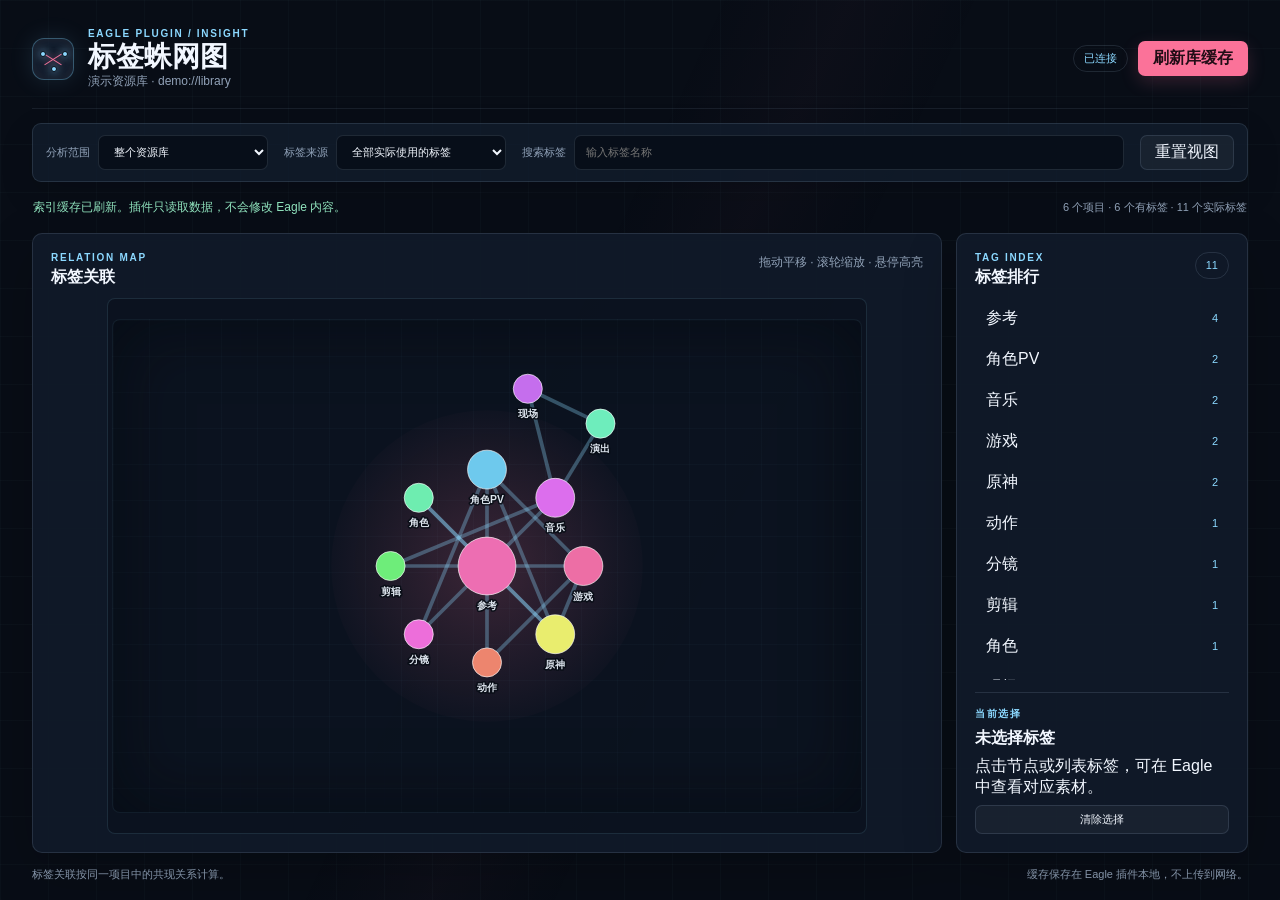
==== eagle_plugin_tag_graph/index.html @ 7294e71e "feat: release v1.4.3 Eagle tag repair" ====
<!DOCTYPE html>
<html lang="zh-CN">
<head>
  <meta charset="UTF-8">
  <meta name="viewport" content="width=device-width, initial-scale=1">
  <title>标签蛛网图</title>
  <link rel="stylesheet" href="styles.css">
</head>
<body>
  <main class="app-shell">
    <header class="topbar">
      <div>
        <div class="title-line">
          <span class="brand-mark" aria-hidden="true"><i></i><i></i><i></i></span>
          <div>
            <div class="eyebrow">EAGLE PLUGIN / INSIGHT</div>
            <h1>标签蛛网图</h1>
            <p id="libraryLine" class="subtle">正在连接当前 Eagle 资源库...</p>
          </div>
        </div>
      </div>
      <div class="top-actions">
        <span id="cacheBadge" class="status-badge"><b></b>准备中</span>
        <button id="refreshButton" class="button primary" type="button">刷新库缓存</button>
      </div>
    </header>
    <section class="toolbar" aria-label="分析设置">
      <label><span>分析范围</span><select id="scopeSelect"><option value="all">整个资源库</option><option value="folder">当前文件夹</option><option value="selected">当前选中项目</option></select></label>
      <label><span>标签来源</span><select id="groupSelect"><option value="all">全部实际使用的标签</option></select></label>
      <label class="search-label"><span>搜索标签</span><input id="tagSearch" type="search" placeholder="输入标签名称"></label>
      <button id="resetViewButton" class="button ghost" type="button">重置视图</button>
    </section>
    <section class="notice-row">
      <div id="message" class="message">插件只读取 Eagle 数据，不会修改项目、标签或文件夹。</div>
      <div id="statsLine" class="stats-line">尚未载入</div>
    </section>
    <section class="content-grid">
      <div class="graph-panel">
        <div class="panel-heading"><div><div class="eyebrow">RELATION MAP</div><h2>标签关联</h2></div><div class="graph-hint">拖动平移 · 滚轮缩放 · 悬停高亮</div></div>
        <div id="graphHost" class="graph-host"><div class="loading">正在准备图形...</div></div>
      </div>
      <aside class="side-panel">
        <div class="panel-heading"><div><div class="eyebrow">TAG INDEX</div><h2>标签排行</h2></div><span id="tagCount" class="count-pill">0</span></div>
        <div id="tagList" class="tag-list"><div class="empty">载入后显示实际使用中的标签。</div></div>
        <div class="selection-box"><div class="eyebrow">当前选择</div><strong id="selectionTitle">未选择标签</strong><span id="selectionDetail">点击节点或列表标签，可在 Eagle 中查看对应素材。</span><button id="clearSelectionButton" class="button ghost small" type="button">清除选择</button></div>
        <section id="resultSection" class="result-section hidden">
          <div class="result-heading">
            <div><div class="eyebrow">MATCHED ITEMS</div><strong>对应视频</strong></div>
            <span id="resultCount" class="count-pill">0</span>
          </div>
          <div id="resultList" class="result-list"></div>
        </section>
      </aside>
    </section>
    <footer class="footer"><span id="footerStatus">标签关联按同一项目中的共现关系计算。</span><span>缓存保存在 Eagle 插件本地，不上传到网络。</span></footer>
  </main>
  <script src="js/plugin.js"></script>
  <script src="js/app.js"></script>
</body>
</html>
---- eagle_plugin_tag_graph/styles.css ----
:root {
  color-scheme: dark;
  --bg: #080d16;
  --panel: rgba(16, 26, 41, .94);
  --panel-strong: rgba(19, 31, 49, .98);
  --field: rgba(7, 13, 23, .82);
  --line: rgba(170, 193, 220, .15);
  --line-strong: rgba(139, 216, 255, .34);
  --text: #f2f7ff;
  --muted: #91a2b8;
  --pink: #fb7299;
  --pink-soft: rgba(251, 114, 153, .16);
  --cyan: #8bd8ff;
  --green: #91e5bf;
  font-family: "Segoe UI", "Microsoft YaHei", sans-serif;
}

* { box-sizing: border-box; }
html, body { width: 100%; height: 100%; margin: 0; overflow: hidden; }
body {
  color: var(--text);
  background-color: var(--bg);
  background-image:
    linear-gradient(rgba(139, 216, 255, .025) 1px, transparent 1px),
    linear-gradient(90deg, rgba(139, 216, 255, .025) 1px, transparent 1px);
  background-size: 48px 48px;
}
body::before {
  position: fixed;
  inset: 0;
  pointer-events: none;
  content: "";
  background: linear-gradient(115deg, transparent 0 42%, rgba(251, 114, 153, .025) 50%, transparent 58% 100%);
  animation: ambient-sweep 16s ease-in-out infinite alternate;
}
button, input, select { font: inherit; }
button { color: inherit; }

.app-shell {
  position: relative;
  z-index: 1;
  display: flex;
  flex-direction: column;
  height: 100%;
  min-width: 860px;
  padding: 26px 32px 18px;
  gap: 14px;
}
.topbar, .toolbar, .notice-row, .panel-heading, .footer {
  display: flex;
  align-items: center;
  justify-content: space-between;
  gap: 16px;
}
.topbar {
  flex: 0 0 auto;
  padding: 2px 0 18px;
  border-bottom: 1px solid rgba(170, 193, 220, .1);
  animation: rise-in .52s both cubic-bezier(.2, .8, .2, 1);
}
.title-line { display: flex; align-items: center; gap: 14px; min-width: 0; }
.brand-mark {
  position: relative;
  display: block;
  width: 42px;
  height: 42px;
  flex: 0 0 auto;
  border: 1px solid rgba(139, 216, 255, .32);
  border-radius: 12px;
  background: rgba(20, 41, 60, .58);
  box-shadow: 0 0 24px rgba(139, 216, 255, .12), inset 0 0 18px rgba(251, 114, 153, .08);
}
.brand-mark::before, .brand-mark::after {
  position: absolute;
  content: "";
  background: var(--pink);
  box-shadow: 0 0 9px rgba(251, 114, 153, .8);
}
.brand-mark::before { width: 20px; height: 1px; left: 10px; top: 20px; transform: rotate(32deg); }
.brand-mark::after { width: 20px; height: 1px; left: 10px; top: 20px; transform: rotate(-32deg); }
.brand-mark i {
  position: absolute;
  z-index: 1;
  width: 6px;
  height: 6px;
  border: 1px solid var(--bg);
  border-radius: 50%;
  background: var(--cyan);
  box-shadow: 0 0 8px rgba(139, 216, 255, .75);
}
.brand-mark i:nth-child(1) { left: 7px; top: 12px; }
.brand-mark i:nth-child(2) { left: 29px; top: 12px; }
.brand-mark i:nth-child(3) { left: 18px; top: 27px; }
.eyebrow { color: var(--cyan); font-size: 10px; font-weight: 700; letter-spacing: 1.7px; text-transform: uppercase; }
h1, h2, p { margin: 0; }
h1 { margin-top: 3px; font-size: 28px; line-height: 1.1; letter-spacing: 0; }
h2 { margin-top: 4px; font-size: 16px; line-height: 1.2; letter-spacing: 0; }
.subtle, .graph-hint, .footer, .selection-detail { color: var(--muted); font-size: 12px; }
.subtle { max-width: min(60vw, 620px); overflow: hidden; text-overflow: ellipsis; white-space: nowrap; }
.top-actions { display: flex; align-items: center; gap: 10px; }
.status-badge, .count-pill {
  display: inline-flex;
  align-items: center;
  justify-content: center;
  min-height: 27px;
  padding: 0 10px;
  border: 1px solid var(--line);
  border-radius: 999px;
  color: var(--cyan);
  font-size: 11px;
  white-space: nowrap;
}
.status-badge b {
  width: 6px;
  height: 6px;
  margin-right: 7px;
  border-radius: 50%;
  background: var(--green);
  box-shadow: 0 0 9px rgba(145, 229, 191, .9);
  animation: pulse 2.2s ease-in-out infinite;
}

.toolbar {
  flex-wrap: wrap;
  padding: 11px 13px;
  border: 1px solid var(--line);
  border-radius: 9px;
  background: rgba(18, 30, 47, .74);
  box-shadow: 0 12px 35px rgba(0, 0, 0, .12);
  animation: rise-in .58s .05s both cubic-bezier(.2, .8, .2, 1);
}
.toolbar label { display: flex; align-items: center; gap: 8px; color: var(--muted); font-size: 11px; white-space: nowrap; }
.toolbar select, .toolbar input {
  min-width: 170px;
  height: 35px;
  border: 1px solid var(--line);
  border-radius: 7px;
  outline: none;
  padding: 0 11px;
  color: var(--text);
  background: var(--field);
  transition: border-color .18s ease, box-shadow .18s ease, background .18s ease;
}
.toolbar input { min-width: 210px; }
.toolbar select:focus, .toolbar input:focus {
  border-color: var(--line-strong);
  background: rgba(9, 18, 30, .98);
  box-shadow: 0 0 0 3px rgba(139, 216, 255, .09), 0 0 22px rgba(139, 216, 255, .07);
}
.search-label { flex: 1 1 260px; }
.search-label input { width: 100%; }

.button {
  min-height: 35px;
  border: 1px solid transparent;
  border-radius: 7px;
  padding: 0 14px;
  cursor: pointer;
  transition: transform .18s ease, border-color .18s ease, background .18s ease, box-shadow .18s ease;
}
.button:hover:not(:disabled) { transform: translateY(-1px); }
.button:active:not(:disabled) { transform: translateY(0); }
.button:disabled { cursor: wait; opacity: .55; }
.button.primary {
  background: var(--pink);
  color: #220d16;
  font-weight: 700;
  box-shadow: 0 6px 18px rgba(251, 114, 153, .18);
}
.button.primary:hover:not(:disabled) { background: #ff86a8; box-shadow: 0 8px 24px rgba(251, 114, 153, .28); }
.button.ghost { border-color: var(--line); background: rgba(255, 255, 255, .04); color: var(--text); }
.button.ghost:hover:not(:disabled) { border-color: var(--line-strong); background: rgba(139, 216, 255, .08); }
.button.small { min-height: 29px; padding: 0 10px; font-size: 11px; }

.notice-row { min-height: 23px; padding: 0 1px; animation: rise-in .62s .1s both cubic-bezier(.2, .8, .2, 1); }
.message { color: var(--muted); font-size: 12px; }
.message.success { color: var(--green); }
.message.warning { color: #f3cf8a; }
.message.error { color: #ff9ea9; }
.stats-line { color: var(--muted); font-size: 11px; }

.content-grid {
  display: grid;
  grid-template-columns: minmax(0, 1fr) 292px;
  min-height: 0;
  flex: 1 1 auto;
  gap: 14px;
}
.graph-panel, .side-panel {
  min-height: 0;
  border: 1px solid var(--line);
  border-radius: 10px;
  background: var(--panel);
  box-shadow: 0 18px 55px rgba(0, 0, 0, .2);
  animation: rise-in .68s .12s both cubic-bezier(.2, .8, .2, 1);
}
.graph-panel { display: flex; flex-direction: column; padding: 18px; }
.side-panel { display: flex; flex-direction: column; padding: 18px; animation-delay: .18s; }
.panel-heading { align-items: flex-start; }
.graph-hint { padding-top: 2px; white-space: nowrap; }
.graph-host {
  position: relative;
  display: flex;
  flex: 1 1 auto;
  align-items: center;
  justify-content: center;
  min-height: 0;
  margin-top: 12px;
  overflow: hidden;
}
.graph-host::before {
  position: absolute;
  inset: 4% 7%;
  border: 1px solid rgba(139, 216, 255, .08);
  border-radius: 8px;
  pointer-events: none;
  content: "";
  background-image:
    linear-gradient(rgba(139, 216, 255, .035) 1px, transparent 1px),
    linear-gradient(90deg, rgba(139, 216, 255, .035) 1px, transparent 1px);
  background-size: 36px 36px;
  box-shadow: inset 0 0 70px rgba(3, 8, 15, .58);
}
.graph-svg {
  position: relative;
  z-index: 1;
  width: min(100%, 760px);
  height: auto;
  max-height: 100%;
  aspect-ratio: 1;
  overflow: hidden;
  border: 1px solid rgba(139, 216, 255, .13);
  border-radius: 8px;
  background: rgba(4, 9, 16, .3);
  cursor: grab;
  touch-action: none;
  animation: graph-in .8s .32s both cubic-bezier(.2, .8, .2, 1);
}
.graph-svg.dragging { cursor: grabbing; }
.graph-edge { stroke: rgba(139, 216, 255, .32); fill: none; transition: stroke .25s ease, opacity .25s ease, stroke-width .25s ease; }
.graph-edge.focus { stroke: var(--pink); opacity: 1; filter: drop-shadow(0 0 4px rgba(251, 114, 153, .55)); }
.graph-edge.dim, .graph-node.dim { opacity: .1; }
.graph-node { cursor: pointer; outline: none; transition: opacity .25s ease; }
.graph-node circle { stroke: rgba(255, 255, 255, .72); stroke-width: 1.2; transition: r .25s ease, filter .25s ease, stroke-width .25s ease; }
.graph-node text {
  fill: rgba(239, 246, 255, .92);
  font-size: 14px;
  font-weight: 600;
  text-anchor: middle;
  paint-order: stroke;
  stroke: rgba(8, 13, 22, .92);
  stroke-width: 4px;
  stroke-linejoin: round;
  transition: fill .2s ease, font-size .2s ease;
}
.graph-node.active circle, .graph-node.hovered circle {
  filter: drop-shadow(0 0 13px rgba(251, 114, 153, .9));
  stroke: #fff;
  stroke-width: 2.4;
}
.graph-node.active text, .graph-node.hovered text { fill: #fff; }
.graph-node.connected circle { filter: drop-shadow(0 0 8px rgba(139, 216, 255, .65)); }
.node-float {
  transform-box: fill-box;
  transform-origin: center;
  animation: float var(--duration) ease-in-out var(--delay) infinite alternate;
}
.loading { color: var(--muted); font-size: 12px; }
.loading::after { display: inline-block; width: 18px; content: "..."; animation: dots 1.1s steps(4, end) infinite; overflow: hidden; vertical-align: bottom; }
.empty { color: var(--muted); font-size: 12px; text-align: center; }
.graph-empty { max-width: 280px; line-height: 1.7; }

.tag-list {
  min-height: 0;
  flex: 1 1 auto;
  margin: 14px -7px 12px;
  overflow: auto;
  padding: 0 7px;
  scrollbar-color: rgba(139, 216, 255, .3) transparent;
  scrollbar-width: thin;
}
.tag-list::-webkit-scrollbar { width: 6px; }
.tag-list::-webkit-scrollbar-thumb { border-radius: 999px; background: rgba(139, 216, 255, .25); }
.tag-row {
  display: flex;
  align-items: center;
  justify-content: space-between;
  width: 100%;
  min-height: 37px;
  margin-bottom: 4px;
  border: 1px solid transparent;
  border-radius: 7px;
  padding: 0 10px;
  cursor: pointer;
  color: var(--text);
  background: transparent;
  text-align: left;
  transition: transform .16s ease, border-color .16s ease, background .16s ease, box-shadow .16s ease;
}
.tag-row:hover { transform: translateX(2px); border-color: rgba(139, 216, 255, .25); background: rgba(139, 216, 255, .07); }
.tag-row.active { border-color: rgba(251, 114, 153, .5); background: var(--pink-soft); box-shadow: inset 3px 0 var(--pink); }
.tag-name { min-width: 0; overflow: hidden; text-overflow: ellipsis; white-space: nowrap; }
.tag-count { flex: 0 0 auto; min-width: 24px; margin-left: 8px; color: var(--cyan); font-size: 11px; text-align: right; }
.selection-box { display: flex; flex-direction: column; gap: 7px; border-top: 1px solid var(--line); padding-top: 14px; }
.selection-box strong { overflow: hidden; text-overflow: ellipsis; white-space: nowrap; }
.selection-detail { min-height: 32px; line-height: 1.5; }
.hidden { display: none !important; }
.result-section { display: flex; flex-direction: column; min-height: 0; border-top: 1px solid var(--line); margin-top: 14px; padding-top: 14px; }
.result-heading { display: flex; align-items: center; justify-content: space-between; gap: 10px; }
.result-heading strong { display: block; margin-top: 4px; font-size: 13px; }
.result-list { min-height: 0; max-height: 210px; margin: 10px -5px 0; overflow: auto; padding: 0 5px; scrollbar-color: rgba(139, 216, 255, .3) transparent; scrollbar-width: thin; }
.result-list::-webkit-scrollbar { width: 6px; }
.result-list::-webkit-scrollbar-thumb { border-radius: 999px; background: rgba(139, 216, 255, .25); }
.result-row { display: flex; align-items: center; width: 100%; min-height: 42px; gap: 9px; border: 1px solid transparent; border-radius: 7px; padding: 5px 7px; cursor: pointer; background: transparent; text-align: left; transition: transform .16s ease, border-color .16s ease, background .16s ease; }
.result-row:hover { transform: translateX(2px); border-color: rgba(139, 216, 255, .25); background: rgba(139, 216, 255, .07); }
.result-icon { display: inline-flex; align-items: center; justify-content: center; width: 30px; height: 25px; flex: 0 0 auto; border: 1px solid rgba(139, 216, 255, .2); border-radius: 5px; color: var(--cyan); background: rgba(139, 216, 255, .08); font-size: 9px; font-weight: 700; }
.result-copy { display: flex; flex: 1 1 auto; flex-direction: column; min-width: 0; gap: 2px; }
.result-copy strong { overflow: hidden; color: var(--text); font-size: 11px; font-weight: 600; text-overflow: ellipsis; white-space: nowrap; }
.result-copy small { color: var(--muted); font-size: 10px; }
.result-arrow { flex: 0 0 auto; color: var(--muted); font-size: 18px; line-height: 1; }
.footer { flex: 0 0 auto; font-size: 11px; }

@keyframes rise-in { from { opacity: 0; transform: translateY(8px); } to { opacity: 1; transform: translateY(0); } }
@keyframes graph-in { from { opacity: 0; transform: scale(.96); } to { opacity: 1; transform: scale(1); } }
@keyframes float { from { transform: translateY(-3px) rotate(-.35deg); } to { transform: translateY(4px) rotate(.35deg); } }
@keyframes pulse { 0%, 100% { opacity: .65; transform: scale(.85); } 50% { opacity: 1; transform: scale(1.2); } }
@keyframes dots { 0% { width: 0; } 50% { width: 9px; } 100% { width: 18px; } }
@keyframes ambient-sweep { from { opacity: .35; transform: translateX(-3%); } to { opacity: .8; transform: translateX(3%); } }

@media (prefers-reduced-motion: reduce) {
  *, *::before, *::after { animation-duration: .01ms !important; animation-iteration-count: 1 !important; scroll-behavior: auto !important; }
}
@media (max-width: 980px) {
  .app-shell { padding: 20px; }
  .content-grid { grid-template-columns: minmax(0, 1fr) 250px; }
  .toolbar label { flex: 1 1 220px; }
}
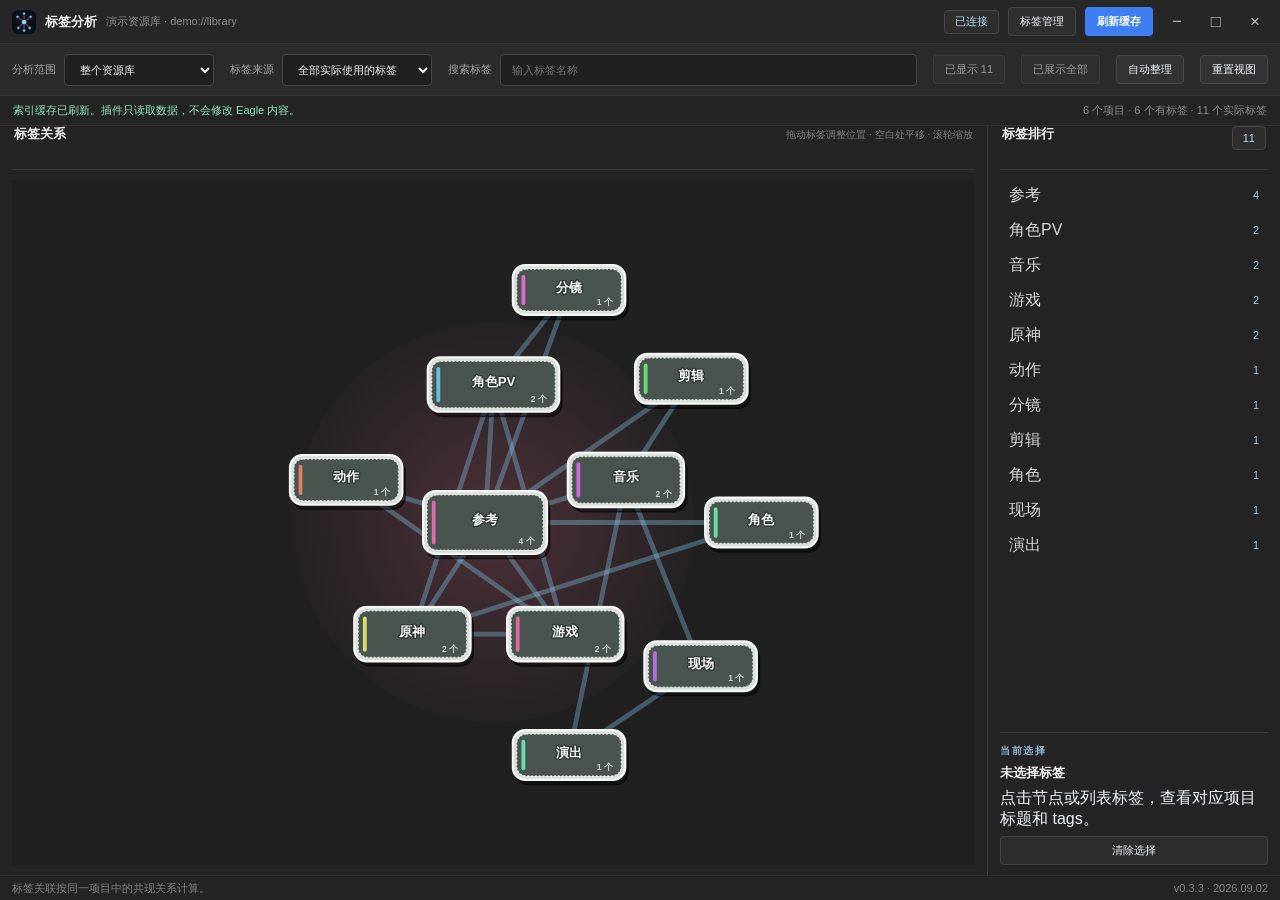
==== commit 94cec229: "feat: improve Eagle tag analysis and media diagnostics" ====
--- a/eagle_plugin_tag_graph/index.html
+++ b/eagle_plugin_tag_graph/index.html
@@ -3,58 +3,102 @@
 <head>
   <meta charset="UTF-8">
   <meta name="viewport" content="width=device-width, initial-scale=1">
-  <title>标签蛛网图</title>
-  <link rel="stylesheet" href="styles.css">
+  <title>标签分析</title>
+  <link rel="stylesheet" href="styles.css?v=20260902-8">
 </head>
 <body>
   <main class="app-shell">
-    <header class="topbar">
-      <div>
-        <div class="title-line">
-          <span class="brand-mark" aria-hidden="true"><i></i><i></i><i></i></span>
-          <div>
-            <div class="eyebrow">EAGLE PLUGIN / INSIGHT</div>
-            <h1>标签蛛网图</h1>
-            <p id="libraryLine" class="subtle">正在连接当前 Eagle 资源库...</p>
-          </div>
-        </div>
+    <header class="window-bar">
+      <div class="window-brand">
+        <img class="window-logo" src="logo.png" alt="">
+        <strong>标签分析</strong>
+        <span id="libraryLine" class="subtle">正在连接当前 Eagle 资源库...</span>
       </div>
-      <div class="top-actions">
+      <div class="window-actions">
         <span id="cacheBadge" class="status-badge"><b></b>准备中</span>
-        <button id="refreshButton" class="button primary" type="button">刷新库缓存</button>
+        <button id="tagManagerButton" class="button ghost" type="button">标签管理</button>
+        <button id="refreshButton" class="button primary" type="button">刷新缓存</button>
+        <button id="windowMinimizeButton" class="window-button" type="button" aria-label="最小化" title="最小化">−</button>
+        <button id="windowMaximizeButton" class="window-button" type="button" aria-label="最大化" title="最大化">□</button>
+        <button id="windowCloseButton" class="window-button close" type="button" aria-label="关闭" title="关闭">×</button>
       </div>
     </header>
     <section class="toolbar" aria-label="分析设置">
       <label><span>分析范围</span><select id="scopeSelect"><option value="all">整个资源库</option><option value="folder">当前文件夹</option><option value="selected">当前选中项目</option></select></label>
       <label><span>标签来源</span><select id="groupSelect"><option value="all">全部实际使用的标签</option></select></label>
       <label class="search-label"><span>搜索标签</span><input id="tagSearch" type="search" placeholder="输入标签名称"></label>
+      <button id="showMoreTagsButton" class="button ghost" type="button">显示更多</button>
+      <button id="refreshTagsButton" class="button ghost" type="button">换一批</button>
+      <button id="arrangeGraphButton" class="button ghost" type="button">自动整理</button>
       <button id="resetViewButton" class="button ghost" type="button">重置视图</button>
     </section>
     <section class="notice-row">
-      <div id="message" class="message">插件只读取 Eagle 数据，不会修改项目、标签或文件夹。</div>
+      <div id="message" class="message">标签分析只读取 Eagle 数据；标签管理会在确认后合并标签。</div>
       <div id="statsLine" class="stats-line">尚未载入</div>
     </section>
     <section class="content-grid">
       <div class="graph-panel">
-        <div class="panel-heading"><div><div class="eyebrow">RELATION MAP</div><h2>标签关联</h2></div><div class="graph-hint">拖动平移 · 滚轮缩放 · 悬停高亮</div></div>
+        <div class="panel-heading"><h2>标签关系</h2><div class="graph-hint">拖动标签调整位置 · 空白处平移 · 滚轮缩放</div></div>
         <div id="graphHost" class="graph-host"><div class="loading">正在准备图形...</div></div>
       </div>
       <aside class="side-panel">
-        <div class="panel-heading"><div><div class="eyebrow">TAG INDEX</div><h2>标签排行</h2></div><span id="tagCount" class="count-pill">0</span></div>
+        <div class="panel-heading"><h2>标签排行</h2><span id="tagCount" class="count-pill">0</span></div>
         <div id="tagList" class="tag-list"><div class="empty">载入后显示实际使用中的标签。</div></div>
-        <div class="selection-box"><div class="eyebrow">当前选择</div><strong id="selectionTitle">未选择标签</strong><span id="selectionDetail">点击节点或列表标签，可在 Eagle 中查看对应素材。</span><button id="clearSelectionButton" class="button ghost small" type="button">清除选择</button></div>
-        <section id="resultSection" class="result-section hidden">
+        <div class="selection-box">
+          <div class="eyebrow">当前选择</div>
+          <strong id="selectionTitle">未选择标签</strong>
+          <span id="selectionDetail">点击节点或列表标签，查看对应项目标题和 tags。</span>
+          <button id="clearSelectionButton" class="button ghost small" type="button">清除选择</button>
+        </div>
+        <section id="titleTagSection" class="title-tag-section hidden">
           <div class="result-heading">
-            <div><div class="eyebrow">MATCHED ITEMS</div><strong>对应视频</strong></div>
-            <span id="resultCount" class="count-pill">0</span>
+            <div><div class="eyebrow">ITEM TITLES</div><strong>对应项目</strong></div>
+            <span id="titleTagCount" class="count-pill">0</span>
           </div>
-          <div id="resultList" class="result-list"></div>
+          <div id="titleTagList" class="title-tag-list"></div>
         </section>
       </aside>
     </section>
-    <footer class="footer"><span id="footerStatus">标签关联按同一项目中的共现关系计算。</span><span>缓存保存在 Eagle 插件本地，不上传到网络。</span></footer>
+    <footer class="footer"><span id="footerStatus">标签关联按同一项目中的共现关系计算。</span><span id="buildInfo">v0.3.3 · 2026.09.02</span></footer>
   </main>
-  <script src="js/plugin.js"></script>
-  <script src="js/app.js"></script>
+  <div id="tagManagerModal" class="modal-backdrop hidden" role="presentation">
+    <section class="tag-manager-dialog" role="dialog" aria-modal="true" aria-labelledby="tagManagerTitle">
+      <header class="tag-manager-header">
+        <div>
+          <div class="eyebrow">TAG MANAGEMENT</div>
+          <h2 id="tagManagerTitle">标签管理</h2>
+          <p>将一个或多个标签合并到同一个目标标签，Eagle 会同步更新所有使用它们的项目。</p>
+        </div>
+        <button id="tagManagerCloseButton" class="window-button" type="button" aria-label="关闭标签管理" title="关闭">×</button>
+      </header>
+      <form id="tagMergeForm" class="tag-merge-form">
+        <label>
+          <span>待合并标签（可多个）</span>
+          <input id="tagMergeSource" autocomplete="off" placeholder="例如：pv, Pv, pｖ" required>
+          <div id="tagMergeSourceSuggestions" class="tag-input-suggestions hidden"></div>
+        </label>
+        <label>
+          <span>保留为</span>
+          <input id="tagMergeTarget" list="tagManagerOptions" autocomplete="off" placeholder="例如：PV" required>
+        </label>
+        <datalist id="tagManagerOptions"></datalist>
+        <div class="tag-merge-actions">
+          <span id="tagMergeStatus" class="tag-merge-status">点击下方标签可多选；也可以用逗号、分号或换行分隔。</span>
+          <label class="confirm-toggle"><input id="tagMergeConfirmToggle" type="checkbox" checked><span>合并前确认</span></label>
+          <button id="tagMergeSubmitButton" class="button primary" type="submit">合并标签</button>
+        </div>
+      </form>
+      <section class="tag-merge-suggestions">
+        <div class="tag-manager-section-heading">
+          <div><strong>可能重复的标签</strong><span>点击标签加入待合并列表；点击目标标签设置保留名称</span></div>
+          <span id="tagManagerCount" class="count-pill">0</span>
+        </div>
+        <div id="tagMergeSuggestions" class="tag-merge-suggestion-list"></div>
+      </section>
+      <footer class="tag-manager-footer">合并不可撤销。标签群组、常用标签与历史标签也会随 Eagle 一同更新。</footer>
+    </section>
+  </div>
+  <script src="js/plugin.js?v=20260920-1"></script>
+  <script src="js/app.js?v=20260920-1"></script>
 </body>
 </html>
--- a/eagle_plugin_tag_graph/styles.css
+++ b/eagle_plugin_tag_graph/styles.css
@@ -43,8 +43,8 @@
   flex-direction: column;
   height: 100%;
   min-width: 860px;
-  padding: 26px 32px 18px;
-  gap: 14px;
+  padding: 16px 20px 12px;
+  gap: 10px;
 }
 .topbar, .toolbar, .notice-row, .panel-heading, .footer {
   display: flex;
@@ -54,11 +54,15 @@
 }
 .topbar {
   flex: 0 0 auto;
-  padding: 2px 0 18px;
+  padding: 0 0 10px;
   border-bottom: 1px solid rgba(170, 193, 220, .1);
   animation: rise-in .52s both cubic-bezier(.2, .8, .2, 1);
 }
+.compact-topbar { min-height: 34px; }
+.context-line { display: flex; align-items: center; min-width: 0; gap: 12px; }
+.context-line .subtle { max-width: min(58vw, 680px); }
 .title-line { display: flex; align-items: center; gap: 14px; min-width: 0; }
+.brand-copy { min-width: 0; }
 .brand-mark {
   position: relative;
   display: block;
@@ -69,6 +73,7 @@
   border-radius: 12px;
   background: rgba(20, 41, 60, .58);
   box-shadow: 0 0 24px rgba(139, 216, 255, .12), inset 0 0 18px rgba(251, 114, 153, .08);
+  animation: brand-breathe 4.8s ease-in-out infinite;
 }
 .brand-mark::before, .brand-mark::after {
   position: absolute;
@@ -225,7 +230,8 @@
   position: relative;
   z-index: 1;
   width: min(100%, 760px);
-  height: auto;
+  height: min(100%, 760px);
+  max-width: 100%;
   max-height: 100%;
   aspect-ratio: 1;
   overflow: hidden;
@@ -236,40 +242,80 @@
   touch-action: none;
   animation: graph-in .8s .32s both cubic-bezier(.2, .8, .2, 1);
 }
+.graph-svg:focus-visible {
+  outline: 2px solid rgba(139, 216, 255, .75);
+  outline-offset: 3px;
+}
 .graph-svg.dragging { cursor: grabbing; }
-.graph-edge { stroke: rgba(139, 216, 255, .32); fill: none; transition: stroke .25s ease, opacity .25s ease, stroke-width .25s ease; }
-.graph-edge.focus { stroke: var(--pink); opacity: 1; filter: drop-shadow(0 0 4px rgba(251, 114, 153, .55)); }
+.graph-edge { stroke: rgba(139, 216, 255, .32); fill: none; transition: stroke .16s ease, opacity .16s ease; }
+.graph-edge.suppressed { opacity: 0; pointer-events: none; }
+.graph-edge.focus { stroke: var(--pink); opacity: 1; }
 .graph-edge.dim, .graph-node.dim { opacity: .1; }
-.graph-node { cursor: pointer; outline: none; transition: opacity .25s ease; }
-.graph-node circle { stroke: rgba(255, 255, 255, .72); stroke-width: 1.2; transition: r .25s ease, filter .25s ease, stroke-width .25s ease; }
-.graph-node text {
-  fill: rgba(239, 246, 255, .92);
+.graph-node { cursor: grab; outline: none; transition: opacity .25s ease; }
+.graph-node:active, .graph-node.node-dragging { cursor: grabbing; }
+.sticker-shadow {
+  fill: rgba(0, 0, 0, .42);
+  stroke: rgba(0, 0, 0, .56);
+  stroke-width: 1.5;
+}
+.sticker {
+  fill: #d7ded9;
+  stroke: #f4f7f4;
+  stroke-width: 2.5;
+  transition: fill .2s ease, stroke .2s ease, filter .2s ease;
+}
+.sticker-inner {
+  fill: rgba(63, 74, 68, .93);
+  stroke: rgba(255, 255, 255, .72);
+  stroke-width: 1.5;
+  stroke-dasharray: 2 2;
+  transition: fill .2s ease, stroke .2s ease;
+}
+.sticker-accent {
+  fill: var(--node-accent);
+  opacity: .9;
+  transition: fill .2s ease, opacity .2s ease;
+}
+.node-label {
+  fill: #f5f7f4;
   font-size: 14px;
-  font-weight: 600;
+  font-weight: 700;
   text-anchor: middle;
+  dominant-baseline: middle;
   paint-order: stroke;
-  stroke: rgba(8, 13, 22, .92);
-  stroke-width: 4px;
+  stroke: rgba(38, 45, 41, .72);
+  stroke-width: 2.5px;
   stroke-linejoin: round;
   transition: fill .2s ease, font-size .2s ease;
 }
-.graph-node.active circle, .graph-node.hovered circle {
-  filter: drop-shadow(0 0 13px rgba(251, 114, 153, .9));
+.node-count {
+  fill: rgba(222, 232, 225, .88);
+  font-size: 9px;
+  font-weight: 600;
+  text-anchor: end;
+  transition: fill .2s ease;
+}
+.graph-node.active .sticker,
+.graph-node.hovered .sticker {
+  fill: #eef4ee;
   stroke: #fff;
-  stroke-width: 2.4;
-}
-.graph-node.active text, .graph-node.hovered text { fill: #fff; }
-.graph-node.connected circle { filter: drop-shadow(0 0 8px rgba(139, 216, 255, .65)); }
+  filter: drop-shadow(0 0 6px rgba(251, 114, 153, .36));
+}
+.graph-node.active .sticker-inner,
+.graph-node.hovered .sticker-inner { fill: #4a5a51; stroke: #fff; }
+.graph-node.active .node-label,
+.graph-node.hovered .node-label { fill: #fff; }
+.graph-node.connected .sticker { filter: drop-shadow(0 0 4px rgba(139, 216, 255, .32)); }
 .node-float {
   transform-box: fill-box;
   transform-origin: center;
-  animation: float var(--duration) ease-in-out var(--delay) infinite alternate;
+  will-change: transform;
+  animation: node-float var(--float-duration, 6s) ease-in-out var(--float-delay, 0s) infinite alternate;
 }
 .loading { color: var(--muted); font-size: 12px; }
 .loading::after { display: inline-block; width: 18px; content: "..."; animation: dots 1.1s steps(4, end) infinite; overflow: hidden; vertical-align: bottom; }
 .empty { color: var(--muted); font-size: 12px; text-align: center; }
 .graph-empty { max-width: 280px; line-height: 1.7; }
-
 .tag-list {
   min-height: 0;
   flex: 1 1 auto;
@@ -305,27 +351,29 @@
 .selection-box strong { overflow: hidden; text-overflow: ellipsis; white-space: nowrap; }
 .selection-detail { min-height: 32px; line-height: 1.5; }
 .hidden { display: none !important; }
-.result-section { display: flex; flex-direction: column; min-height: 0; border-top: 1px solid var(--line); margin-top: 14px; padding-top: 14px; }
+.title-tag-section { display: flex; flex-direction: column; min-height: 0; border-top: 1px solid var(--line); margin-top: 14px; padding-top: 14px; }
 .result-heading { display: flex; align-items: center; justify-content: space-between; gap: 10px; }
 .result-heading strong { display: block; margin-top: 4px; font-size: 13px; }
-.result-list { min-height: 0; max-height: 210px; margin: 10px -5px 0; overflow: auto; padding: 0 5px; scrollbar-color: rgba(139, 216, 255, .3) transparent; scrollbar-width: thin; }
-.result-list::-webkit-scrollbar { width: 6px; }
-.result-list::-webkit-scrollbar-thumb { border-radius: 999px; background: rgba(139, 216, 255, .25); }
-.result-row { display: flex; align-items: center; width: 100%; min-height: 42px; gap: 9px; border: 1px solid transparent; border-radius: 7px; padding: 5px 7px; cursor: pointer; background: transparent; text-align: left; transition: transform .16s ease, border-color .16s ease, background .16s ease; }
-.result-row:hover { transform: translateX(2px); border-color: rgba(139, 216, 255, .25); background: rgba(139, 216, 255, .07); }
-.result-icon { display: inline-flex; align-items: center; justify-content: center; width: 30px; height: 25px; flex: 0 0 auto; border: 1px solid rgba(139, 216, 255, .2); border-radius: 5px; color: var(--cyan); background: rgba(139, 216, 255, .08); font-size: 9px; font-weight: 700; }
-.result-copy { display: flex; flex: 1 1 auto; flex-direction: column; min-width: 0; gap: 2px; }
-.result-copy strong { overflow: hidden; color: var(--text); font-size: 11px; font-weight: 600; text-overflow: ellipsis; white-space: nowrap; }
-.result-copy small { color: var(--muted); font-size: 10px; }
-.result-arrow { flex: 0 0 auto; color: var(--muted); font-size: 18px; line-height: 1; }
+.title-tag-list { min-height: 0; max-height: 230px; margin: 10px -4px 0; overflow: auto; padding: 0 4px; scrollbar-color: rgba(139, 216, 255, .3) transparent; scrollbar-width: thin; }
+.title-tag-list::-webkit-scrollbar { width: 6px; }
+.title-tag-list::-webkit-scrollbar-thumb { border-radius: 999px; background: rgba(139, 216, 255, .25); }
+.title-tag-row { min-width: 0; padding: 7px 5px; border-bottom: 1px solid rgba(170, 193, 220, .09); }
+.title-tag-row:last-child { border-bottom: 0; }
+.title-tag-row strong, .title-tag-row span { display: block; overflow: hidden; text-overflow: ellipsis; white-space: nowrap; }
+.title-tag-row strong { color: var(--text); font-size: 11px; font-weight: 600; }
+.title-tag-row span { margin-top: 3px; color: var(--muted); font-size: 10px; }
 .footer { flex: 0 0 auto; font-size: 11px; }
 
 @keyframes rise-in { from { opacity: 0; transform: translateY(8px); } to { opacity: 1; transform: translateY(0); } }
 @keyframes graph-in { from { opacity: 0; transform: scale(.96); } to { opacity: 1; transform: scale(1); } }
-@keyframes float { from { transform: translateY(-3px) rotate(-.35deg); } to { transform: translateY(4px) rotate(.35deg); } }
 @keyframes pulse { 0%, 100% { opacity: .65; transform: scale(.85); } 50% { opacity: 1; transform: scale(1.2); } }
 @keyframes dots { 0% { width: 0; } 50% { width: 9px; } 100% { width: 18px; } }
 @keyframes ambient-sweep { from { opacity: .35; transform: translateX(-3%); } to { opacity: .8; transform: translateX(3%); } }
+@keyframes brand-breathe { 0%, 100% { box-shadow: 0 0 24px rgba(139, 216, 255, .12), inset 0 0 18px rgba(251, 114, 153, .08); } 50% { box-shadow: 0 0 30px rgba(139, 216, 255, .22), inset 0 0 22px rgba(251, 114, 153, .14); } }
+@keyframes node-float {
+  from { transform: translate(-1.5px, -2px) rotate(-.18deg); }
+  to { transform: translate(1.5px, 2px) rotate(.18deg); }
+}
 
 @media (prefers-reduced-motion: reduce) {
   *, *::before, *::after { animation-duration: .01ms !important; animation-iteration-count: 1 !important; scroll-behavior: auto !important; }
@@ -335,3 +383,378 @@
   .content-grid { grid-template-columns: minmax(0, 1fr) 250px; }
   .toolbar label { flex: 1 1 220px; }
 }
+
+/* Eagle-style window skin: compact, neutral, and focused on the library data. */
+body {
+  background: #202020;
+  background-image: none;
+}
+body::before { display: none; }
+.app-shell {
+  min-width: 860px;
+  padding: 0;
+  gap: 0;
+  background: #202020;
+}
+.window-bar {
+  display: flex;
+  align-items: center;
+  justify-content: space-between;
+  min-height: 44px;
+  padding: 0 10px 0 12px;
+  border-bottom: 1px solid #373737;
+  background: #272727;
+  -webkit-app-region: drag;
+}
+.window-brand, .window-actions {
+  display: flex;
+  align-items: center;
+  min-width: 0;
+  gap: 9px;
+}
+.window-brand strong {
+  flex: 0 0 auto;
+  color: #f0f0f0;
+  font-size: 13px;
+  font-weight: 600;
+}
+.window-logo {
+  width: 24px;
+  height: 24px;
+  flex: 0 0 auto;
+  border-radius: 6px;
+}
+.window-brand .subtle {
+  max-width: min(48vw, 560px);
+  color: #8f8f8f;
+  font-size: 11px;
+}
+.window-actions > * { -webkit-app-region: no-drag; }
+.window-button {
+  display: inline-flex;
+  align-items: center;
+  justify-content: center;
+  width: 30px;
+  height: 28px;
+  border: 0;
+  border-radius: 4px;
+  padding: 0;
+  color: #bcbcbc;
+  background: transparent;
+  cursor: pointer;
+  font-size: 17px;
+  line-height: 1;
+}
+.window-button:hover { color: #fff; background: #3b3b3b; }
+.window-button.close:hover { background: #c94f5c; }
+.top-actions { display: none; }
+.status-badge, .count-pill {
+  min-height: 24px;
+  border-color: #464646;
+  border-radius: 4px;
+  color: #b9dff0;
+  background: #2e2e2e;
+}
+.status-badge b { animation: none; }
+.button {
+  min-height: 29px;
+  border-radius: 4px;
+  padding: 0 11px;
+  box-shadow: none !important;
+  font-size: 11px;
+}
+.button.primary { color: #fff; background: #3d7ff2; }
+.button.primary:hover:not(:disabled) { background: #528df5; }
+.toolbar {
+  flex: 0 0 auto;
+  flex-wrap: nowrap;
+  min-height: 52px;
+  padding: 8px 12px;
+  border: 0;
+  border-bottom: 1px solid #373737;
+  border-radius: 0;
+  background: #2b2b2b;
+  box-shadow: none;
+  animation: none;
+}
+.toolbar-context {
+  display: flex;
+  align-items: center;
+  min-width: 150px;
+  max-width: 270px;
+  gap: 8px;
+}
+.toolbar-context-title {
+  flex: 0 0 auto;
+  color: #a6a6a6;
+  font-size: 11px;
+}
+.toolbar-context .subtle {
+  overflow: hidden;
+  color: #858585;
+  font-size: 10px;
+  text-overflow: ellipsis;
+  white-space: nowrap;
+}
+.toolbar label { color: #a6a6a6; font-size: 11px; }
+.toolbar select, .toolbar input {
+  height: 32px;
+  min-width: 150px;
+  border-color: #464646;
+  border-radius: 4px;
+  color: #ededed;
+  background: #202020;
+  box-shadow: none;
+}
+.toolbar input { min-width: 190px; }
+.toolbar select:focus, .toolbar input:focus {
+  border-color: #6d9cf3;
+  background: #202020;
+  box-shadow: 0 0 0 2px rgba(61, 127, 242, .2);
+}
+.search-label { flex: 1 1 auto; }
+.notice-row {
+  min-height: 30px;
+  padding: 0 13px;
+  border-bottom: 1px solid #303030;
+  background: #242424;
+  animation: none;
+}
+.message { color: #a8d5b6; font-size: 11px; }
+.stats-line { color: #8b8b8b; font-size: 11px; }
+.content-grid {
+  gap: 1px;
+  background: #3b3b3b;
+}
+.graph-panel, .side-panel {
+  border: 0;
+  border-radius: 0;
+  background: #242424;
+  box-shadow: none;
+  animation: none;
+}
+.graph-panel { padding: 0 12px 10px; }
+.side-panel { padding: 0 12px 10px; }
+.panel-heading {
+  min-height: 44px;
+  padding: 0 2px;
+  border-bottom: 1px solid #363636;
+}
+.panel-heading h2 { margin: 0; color: #ededed; font-size: 13px; font-weight: 600; }
+.graph-hint { color: #808080; font-size: 10px; }
+.graph-host {
+  margin-top: 10px;
+  background: #202020;
+}
+.graph-host::before { display: none; }
+.graph-svg {
+  width: 100%;
+  height: 100%;
+  border: 0;
+  border-radius: 0;
+  background: #202020;
+  animation: none;
+}
+.tag-list {
+  margin: 0 -4px 10px;
+  padding: 8px 4px 0;
+}
+.tag-row {
+  min-height: 34px;
+  margin-bottom: 1px;
+  border: 0;
+  border-radius: 3px;
+  padding: 0 9px;
+  color: #d9d9d9;
+}
+.tag-row:hover {
+  transform: none;
+  border-color: transparent;
+  background: #363636;
+}
+.tag-row.active {
+  border-color: transparent;
+  background: #3b4f73;
+  box-shadow: inset 2px 0 #fb7299;
+}
+.tag-count { color: #9ac8e4; }
+.selection-box {
+  gap: 6px;
+  border-top-color: #3a3a3a;
+  padding-top: 11px;
+}
+.selection-box .eyebrow { color: #8eb8d3; }
+.selection-box strong { color: #f0f0f0; font-size: 13px; }
+.selection-detail { color: #999; font-size: 11px; }
+.title-tag-section { border-top-color: #3a3a3a; }
+.title-tag-row { border-bottom-color: #363636; }
+.title-tag-row strong { color: #ededed; }
+.title-tag-row span { color: #929292; }
+.footer {
+  min-height: 25px;
+  padding: 0 12px;
+  border-top: 1px solid #303030;
+  background: #242424;
+  color: #858585;
+}
+
+.modal-backdrop {
+  position: fixed;
+  z-index: 20;
+  inset: 0;
+  display: flex;
+  align-items: center;
+  justify-content: center;
+  padding: 22px;
+  background: rgba(0, 0, 0, .55);
+}
+.tag-manager-dialog {
+  display: flex;
+  flex-direction: column;
+  width: min(720px, 100%);
+  max-height: min(690px, calc(100vh - 44px));
+  overflow: hidden;
+  border: 1px solid #4b4b4b;
+  border-radius: 7px;
+  background: #292929;
+  box-shadow: 0 24px 60px rgba(0, 0, 0, .5);
+}
+.tag-manager-header {
+  display: flex;
+  align-items: flex-start;
+  justify-content: space-between;
+  gap: 16px;
+  padding: 18px 18px 15px;
+  border-bottom: 1px solid #404040;
+  background: #303030;
+}
+.tag-manager-header h2 { margin: 3px 0 0; color: #f0f0f0; font-size: 16px; }
+.tag-manager-header p { margin: 6px 0 0; color: #a0a0a0; font-size: 11px; line-height: 1.55; }
+.tag-manager-header .window-button { flex: 0 0 auto; }
+.tag-merge-form {
+  display: grid;
+  grid-template-columns: minmax(0, 1fr) auto minmax(0, 1fr);
+  gap: 10px;
+  padding: 16px 18px;
+  border-bottom: 1px solid #3c3c3c;
+}
+.tag-merge-form label { display: flex; flex-direction: column; min-width: 0; gap: 7px; color: #a8a8a8; font-size: 11px; }
+.tag-merge-form input {
+  width: 100%;
+  height: 34px;
+  border: 1px solid #4b4b4b;
+  border-radius: 4px;
+  outline: 0;
+  padding: 0 10px;
+  color: #ededed;
+  background: #202020;
+}
+.tag-merge-form input:focus { border-color: #6d9cf3; box-shadow: 0 0 0 2px rgba(61, 127, 242, .2); }
+.tag-input-suggestions {
+  display: flex;
+  align-items: center;
+  flex-wrap: wrap;
+  gap: 5px;
+  min-height: 0;
+  margin-top: 6px;
+  padding: 5px 0 1px;
+}
+.tag-input-suggestion-label { color: #777; font-size: 10px; }
+.tag-input-suggestion {
+  display: inline-flex;
+  align-items: center;
+  gap: 5px;
+  min-height: 23px;
+  border: 1px solid #454545;
+  border-radius: 4px;
+  padding: 0 7px;
+  color: #d4d4d4;
+  background: #2b2b2b;
+  cursor: pointer;
+  font-size: 10px;
+}
+.tag-input-suggestion:hover { border-color: #6d9cf3; color: #fff; background: #374a69; }
+.tag-input-suggestion b { color: #8eb8d3; font-size: 9px; font-weight: 600; }
+.confirm-toggle {
+  display: inline-flex !important;
+  align-items: center;
+  flex-direction: row !important;
+  gap: 6px !important;
+  color: #a9a9a9 !important;
+  cursor: pointer;
+  font-size: 10px !important;
+  white-space: nowrap;
+}
+.confirm-toggle input { width: 13px !important; height: 13px !important; accent-color: #6d9cf3; }
+.swap-button {
+  align-self: end;
+  width: 42px;
+  height: 34px;
+  border: 1px solid #4b4b4b;
+  border-radius: 4px;
+  padding: 0;
+  color: #b9dff0;
+  background: #303030;
+  cursor: pointer;
+  font-size: 11px;
+}
+.swap-button:hover:not(:disabled) { border-color: #6d9cf3; color: #fff; background: #3b4f73; }
+.tag-merge-actions {
+  grid-column: 1 / -1;
+  display: flex;
+  align-items: center;
+  justify-content: space-between;
+  gap: 14px;
+  min-height: 30px;
+}
+.tag-merge-status { min-width: 0; color: #969696; font-size: 11px; line-height: 1.4; }
+.tag-merge-suggestions { display: flex; min-height: 0; flex-direction: column; padding: 0 18px; }
+.tag-manager-section-heading {
+  display: flex;
+  align-items: center;
+  justify-content: space-between;
+  gap: 12px;
+  padding: 14px 0 10px;
+}
+.tag-manager-section-heading strong { display: block; color: #e9e9e9; font-size: 12px; }
+.tag-manager-section-heading span:not(.count-pill) { display: block; margin-top: 4px; color: #888; font-size: 10px; }
+.tag-merge-suggestion-list { min-height: 0; max-height: 268px; overflow: auto; padding: 0 2px 10px; }
+.tag-merge-suggestion {
+  display: flex;
+  align-items: center;
+  justify-content: space-between;
+  gap: 14px;
+  min-height: 49px;
+  border-top: 1px solid #3a3a3a;
+}
+.tag-merge-suggestion-tags { display: flex; min-width: 0; flex: 1 1 auto; flex-wrap: wrap; gap: 6px; padding: 8px 0; }
+.tag-merge-chip {
+  display: inline-flex;
+  align-items: center;
+  min-width: 0;
+  max-width: 200px;
+  height: 27px;
+  border: 1px solid #4a4a4a;
+  border-radius: 4px;
+  padding: 0 7px;
+  color: #d7d7d7;
+  background: #323232;
+  cursor: pointer;
+  font-size: 11px;
+}
+.tag-merge-chip span { overflow: hidden; text-overflow: ellipsis; white-space: nowrap; }
+.tag-merge-chip b { flex: 0 0 auto; margin-left: 6px; color: #8eb8d3; font-size: 10px; font-weight: 600; }
+.tag-merge-chip.selected { border-color: #fb7299; background: #513347; color: #fff; box-shadow: 0 0 0 1px rgba(251, 114, 153, .2); }
+.tag-merge-chip.chosen-target { border-color: #6d9cf3; background: #34445d; color: #fff; }
+.tag-merge-chip:hover { border-color: #6d9cf3; background: #3a4d6a; }
+.tag-merge-target-note { flex: 0 0 auto; color: #878787; font-size: 10px; white-space: nowrap; }
+.tag-manager-empty { padding: 20px 5px 28px; line-height: 1.6; }
+.tag-manager-footer { padding: 11px 18px; border-top: 1px solid #3c3c3c; color: #989898; background: #252525; font-size: 10px; line-height: 1.5; }
+
+@media (max-width: 740px) {
+  .tag-merge-form { grid-template-columns: minmax(0, 1fr); }
+  .swap-button { justify-self: start; align-self: auto; }
+  .tag-merge-actions { grid-column: auto; align-items: flex-start; flex-direction: column; }
+  .tag-merge-suggestion { align-items: flex-start; flex-direction: column; gap: 0; padding: 8px 0; }
+  .tag-merge-target-note { padding-bottom: 3px; }
+}
